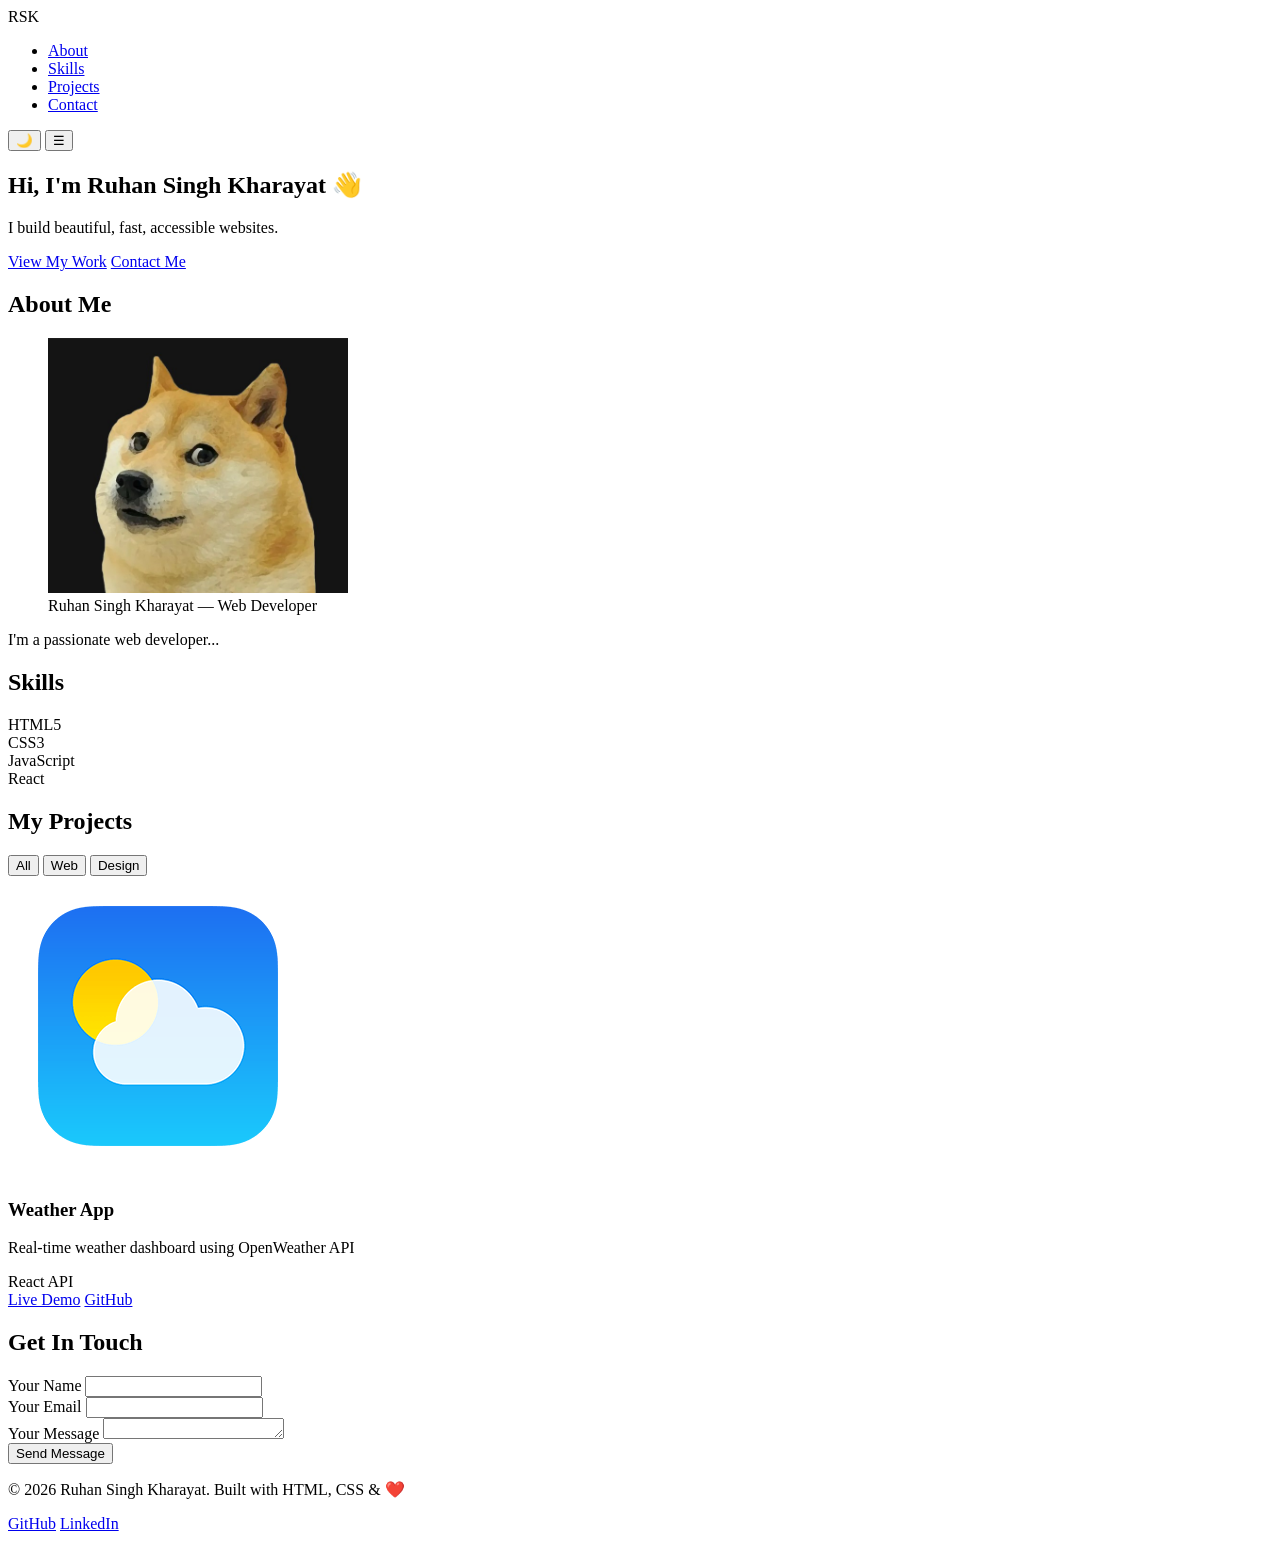
==== index1.html @ 7836399a "Day4" ====
<!DOCTYPE html>
<html lang="en">
<head>
    <meta charset="UTF-8">
    <meta name="viewport" content="width=device-width, initial-scale=1.0">
    <title>Ruhan Singh Kharayat | Web Developer</title>
    <meta name="description" content="Portfolio of Ruhan Singh Kharayat, web developer">
    <meta property="og:title" content="Ruhan Singh Kharayat | Web Developer">
    <meta property="og:image" content="images/preview.png">
    <link rel="icon" href="images/favicon.jpg">
    <link rel="stylesheet" href="styles.css">  <!-- Ready for Day 5! -->
</head>
<body>
 
    <!-- HEADER + NAVIGATION -->
    <header class="site-header">
        <nav class="navbar">
            <div class="logo">RSK</div>
            <ul class="nav-links">
                <li><a href="#about">About</a></li>
                <li><a href="#skills">Skills</a></li>
                <li><a href="#projects">Projects</a></li>
                <li><a href="#contact">Contact</a></li>
            </ul>
                            <!-- FOR DARK MODE -->
            <button class="theme-toggle" aria-label="Toggle Dark Mode" title="Toggle Dark Mode">
                🌙
            </button>
            <!-- Mobile Menu -->
                <button
                    class="menu-toggle"
                    aria-label="Toggle Navigation"
                    aria-expanded="false">
                    ☰
                </button>
        </nav>
    </header>
 
    <!-- MAIN CONTENT -->
    <main>
 
        <!-- HERO SECTION -->
        <section class="hero-section">
            <h1>Hi, I'm <span class="highlight">Ruhan Singh Kharayat</span> 👋</h1>
             <p class="tagline">I build beautiful, fast, accessible websites.</p>
            <div class="hero-buttons">
                <a href="#projects" class="btn btn-primary">View My Work</a>
                <a href="#contact" class="btn btn-secondary">Contact Me</a>
            </div>
        </section>
 
        <!-- ABOUT SECTION -->
        <section id="about" class="about-section">
            <h2>About Me</h2>
            <div class="about-content">
                <figure class="profile-figure">
                    <img src="images/profile.jpg" alt="Ruhan Singh Kharayat profile photo" width="300">
                    <figcaption>Ruhan Singh Kharayat — Web Developer</figcaption>
                </figure>
                <div class="about-text">
                    <p>I'm a passionate web developer...</p>
                </div>
            </div>
        </section>
 
        <!-- SKILLS SECTION -->
        <section id="skills" class="skills-section">
            <h2>Skills</h2>
            <div class="skills-grid">
                <div class="skill-item" data-level="90">HTML5</div>
                <div class="skill-item" data-level="80">CSS3</div>
                <div class="skill-item" data-level="75">JavaScript</div>
                <div class="skill-item" data-level="65">React</div>
            </div>
        </section>
 
        <!-- PROJECTS SECTION -->
        <section id="projects" class="projects-section">
            <h2>My Projects</h2>
            <div class= "project-filters">
                <!--The data-filter attribute is what our JS will read-->
                <button class="filter-btn active" data-filter="all">All</button>
                <button class="filter-btn active" data-filter="web">Web</button>
                <button class="filter-btn active" data-filter="design">Design</button>
            </div>
            <div class="projects-grid">
                <article class="project-card" data-category="web">
                    <img src="images/project1.png" alt="Weather App screenshot">
                    <div class="project-card-body">
                        <h3>Weather App</h3>
                    <p>Real-time weather dashboard using OpenWeather API</p>
                    <div class="project-tags">
                        <span class="tag">React</span>
                        <span class="tag">API</span>
                    </div>
                    <a href="#" class="btn">Live Demo</a>
                    <a href="#" class="btn">GitHub</a>
                    </div>
                </article>                
            </div>
        </section>
 
        <!-- CONTACT SECTION -->
        <section id="contact" class="contact-section">
            <h2>Get In Touch</h2>
            <form id="contact-form" action="#" method="POST" novalidate>
                <div class="form-group">
                    <label for="name">Your Name</label>
                    <input type="text" id="name" name="name" required>
                </div>
                <div class="form-group">
                    <label for="email">Your Email</label>
                    <input type="email" id="email" name="email" required>
                </div>
                <div class="form-group">
                    <label for="message">Your Message</label>
                    <textarea id="message" name="message" rows="1" required></textarea>
                </div>
                <button type="submit" class="btn btn-primary">Send Message</button>
            </form>
        </section>
 
    </main>
 
    <!-- FOOTER -->
  <footer class="site-footer">
    <p>
        &copy; <span class="footer-year">2026</span> Ruhan Singh Kharayat. Built with HTML, CSS & ❤️
    </p>
 
    <nav aria-label="Social links">
        <a href="https://github.com/Ruhan1007" target="_blank">GitHub</a>
        <a href="https://www.linkedin.com/in/ruhan-singh-kharayat-5a34b7372/" target="_blank">LinkedIn</a>
    </nav>
 </footer>
 
    <!-- JavaScript will go here from Day 8! -->
    <script src="script.js"></script>
</body>
</html>
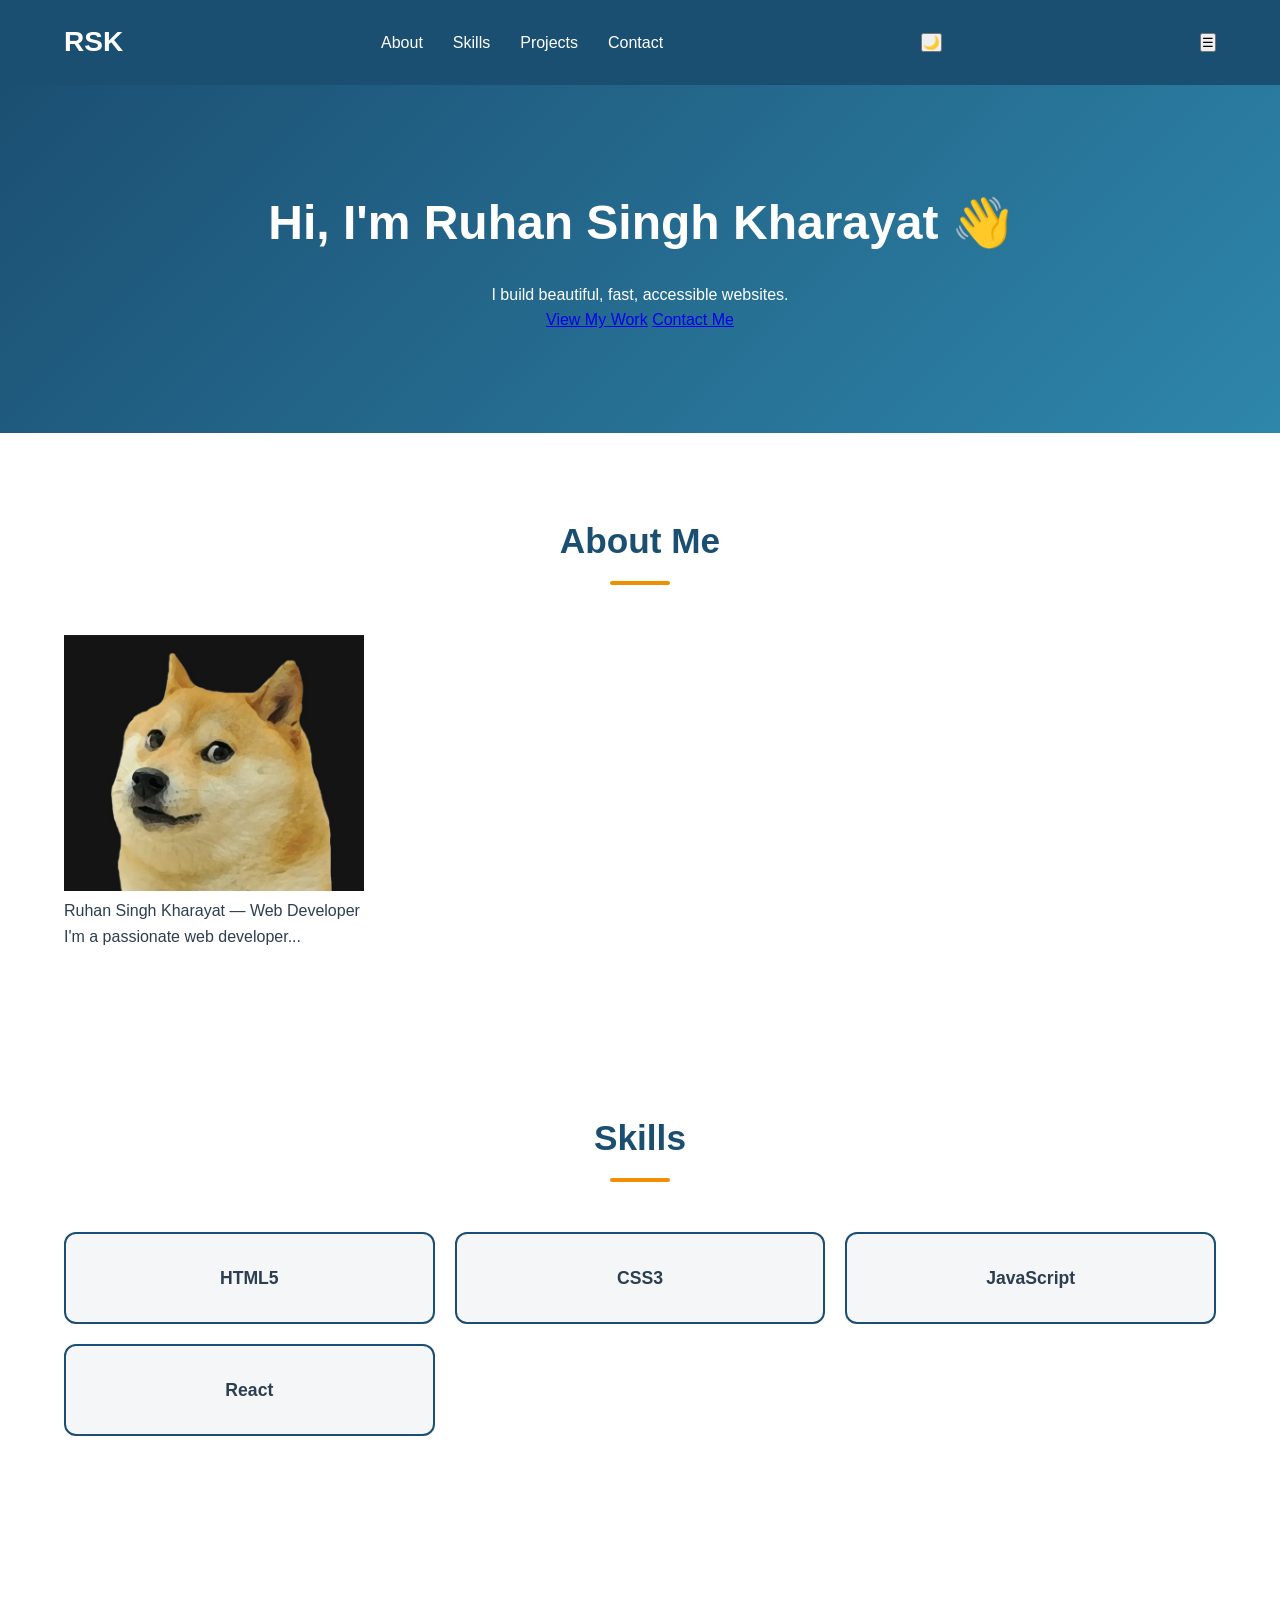
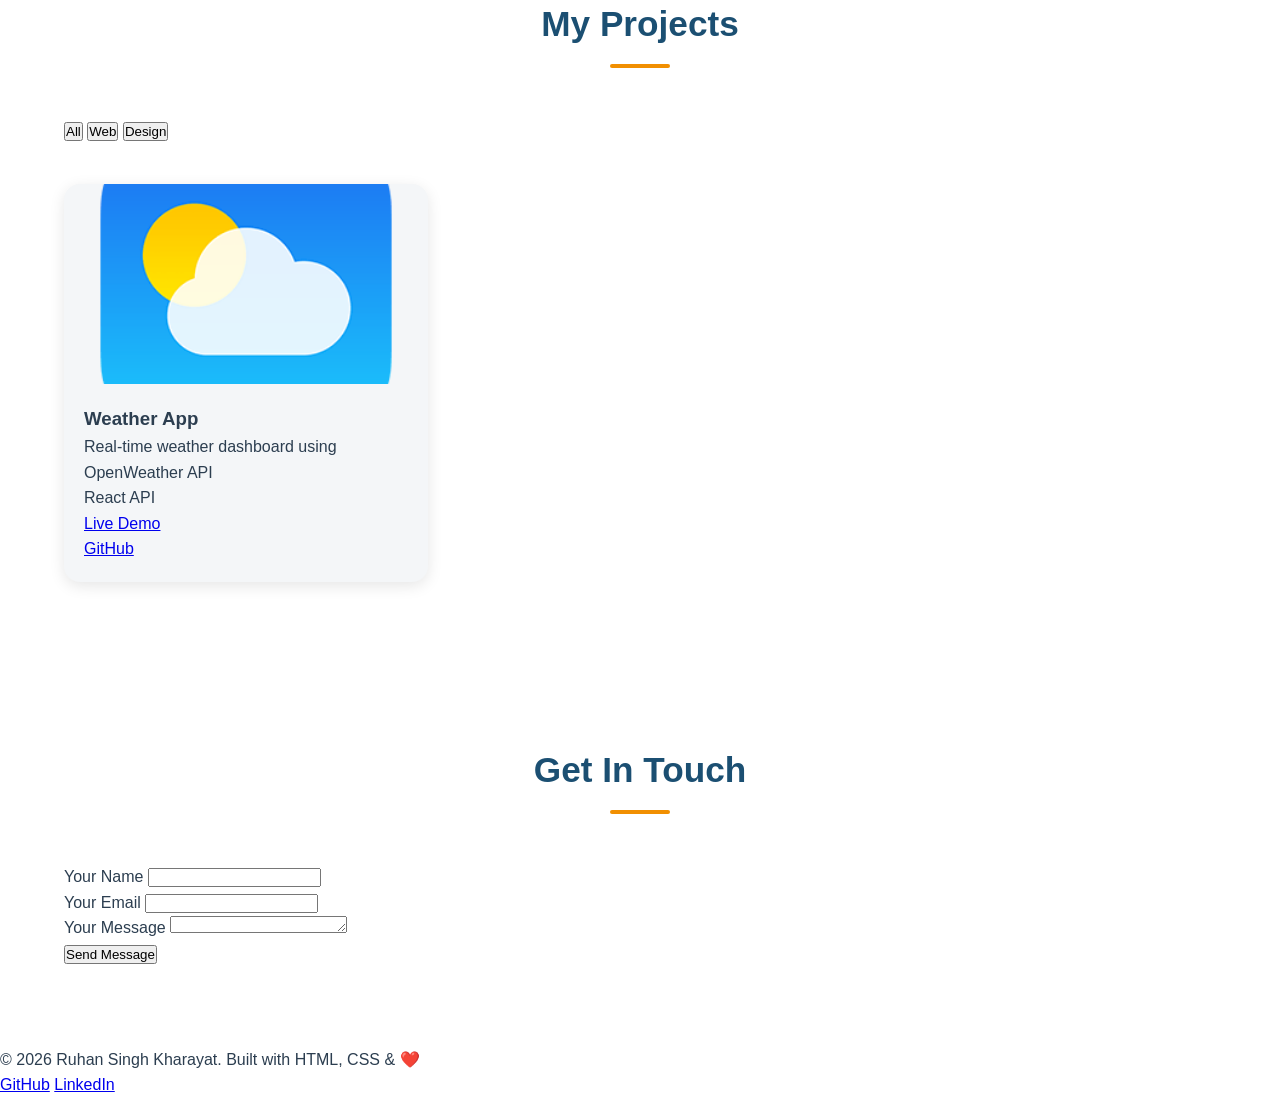
==== commit 4d6439a4: "Day6" ====
--- a/index1.html
+++ b/index1.html
@@ -93,8 +93,8 @@
                         <span class="tag">React</span>
                         <span class="tag">API</span>
                     </div>
-                    <a href="#" class="btn">Live Demo</a>
-                    <a href="#" class="btn">GitHub</a>
+                    <a href="https://www.accuweather.com/en/in/bengaluru/204108/weather-forecast/204108" class="btn">Live Demo</a>
+                    <a href="https://github.com/Ruhan1007/weather_app" class="btn">GitHub</a>
                     </div>
                 </article>                
             </div>
--- a/styles.css
+++ b/styles.css
@@ -0,0 +1,152 @@
+/* styles.css - Start styling your potfolio website here */
+/* === RESET & BASE === */
+*{
+    margin: 0;
+    padding: 0;
+    box-sizing: border-box;
+}
+/* CSS Custom Properties (variables) - DRY Principle */
+:root {
+    --primary: #1B4F72;
+    --accent: #F18F01;
+    --text: #2C3E50;
+    --light: #F4F6F8;
+    --white: #FFFFFF;
+    --font-main: 'Segoe UI', Tahoma, Geneva, Verdana, sans-serif;
+ 
+}
+body {
+    font-family: var(--font-main);
+    color: var(--text);
+    line-height: 1.6;
+    background-color: var(--white);
+}
+/* NAVIGATION */
+.site-header{
+    position: sticky;
+    top: 0;
+    z-index: 1000;
+    background: var(--primary);
+    transition: background 0.3s ease, box-shadow 0.3s ease; /*Day 9*/
+}
+.navbar {
+    display: flex;
+    justify-content: space-between;
+    align-items: center;
+    padding: 20px 5%;
+   
+}
+.logo{
+    font-size: 28px;
+    font-weight: bold;
+    color: var(--white);
+}
+.nav-links {
+    list-style: none;
+    display: flex;
+    gap: 30px;
+}
+.nav-links a {
+    color: var(--white);
+    text-decoration: none;
+    font-weight: 500;
+    transition: color 0.3s;
+}
+.nav-links a:hover {
+    color: var(--accent);
+ 
+}
+.nav-links a.active{
+    color: var(--accent);
+    font-weight: bold;
+    border-bottom: 2px solid var(--accent);
+}
+
+/* === SECTION STYLES === */
+section{
+    padding: 80px 5%;
+}
+section h2{
+    text-align: center;
+    font-size: 2.2rem;
+    margin-bottom: 50px;
+    color: var(--primary);
+}
+ 
+section h2::after{
+    content: '';
+    display: block;
+    width: 60px;
+    height: 4px;
+    background: var(--accent);
+    margin: 12px auto 0;
+    border-radius: 2px;
+}
+ 
+/* HERO SECTION */
+.hero-section {
+    text-align: center;
+    background: linear-gradient(135deg, var(--primary), #2E86AB);
+    color: var(--white);
+    padding: 100px 5%;
+}
+.hero-section h1 {
+    font-size: 3rem;
+    margin-bottom: 20px;
+ 
+}
+
+/* SKILLS SECTION */
+.skills-grid{
+    display:grid;
+    grid-template-columns: repeat(auto-fill,minmax(300px,1fr));
+    gap: 20px;
+    margin-top: 40px;
+    justify-items: space-between;
+}
+.skill-item{
+    background: var(--light);
+    border: 2px solid var(--primary);
+    border-radius: 12px;
+    padding: 30px 20px;
+    text-align: center;
+    font-weight: bold;
+    font-size: 1.1rem;
+    transition: transform 0.3s, box-shadow 0.3s;
+}
+.skill-item:hover{
+    transform: translateY(-5px);
+    box-shadow: 0 10px 30px rgba(0,0,0,0.15);
+}
+/* PROJECTS SECTION */
+.projects-grid{
+    display:grid;
+    grid-template-columns: repeat(auto-fill,minmax(300px,1fr));
+    gap: 30px;
+    margin-top: 40px;
+}
+.project-card{
+    background: var(--light);
+    border-radius: 16px;
+    overflow: hidden;
+    box-shadow: 0 4px 15px rgba(0,0,0,0.1);
+    transition: transform 0.3s, box-shadow 0.3s;
+    display: flex;
+    flex-direction: column;
+}
+.project-card:hover{
+    transform: translateY(-8px);
+    box-shadow: 0 15px 40px rgba(0,0,0,0.2);
+}
+.project-card img{
+    width: 100%;
+    height:200px;
+    object-fit: cover;
+}
+.project-card-body{
+  padding: 20px;
+  flex: 1;
+  display: flex;
+  flex-direction: column;
+}
+ 
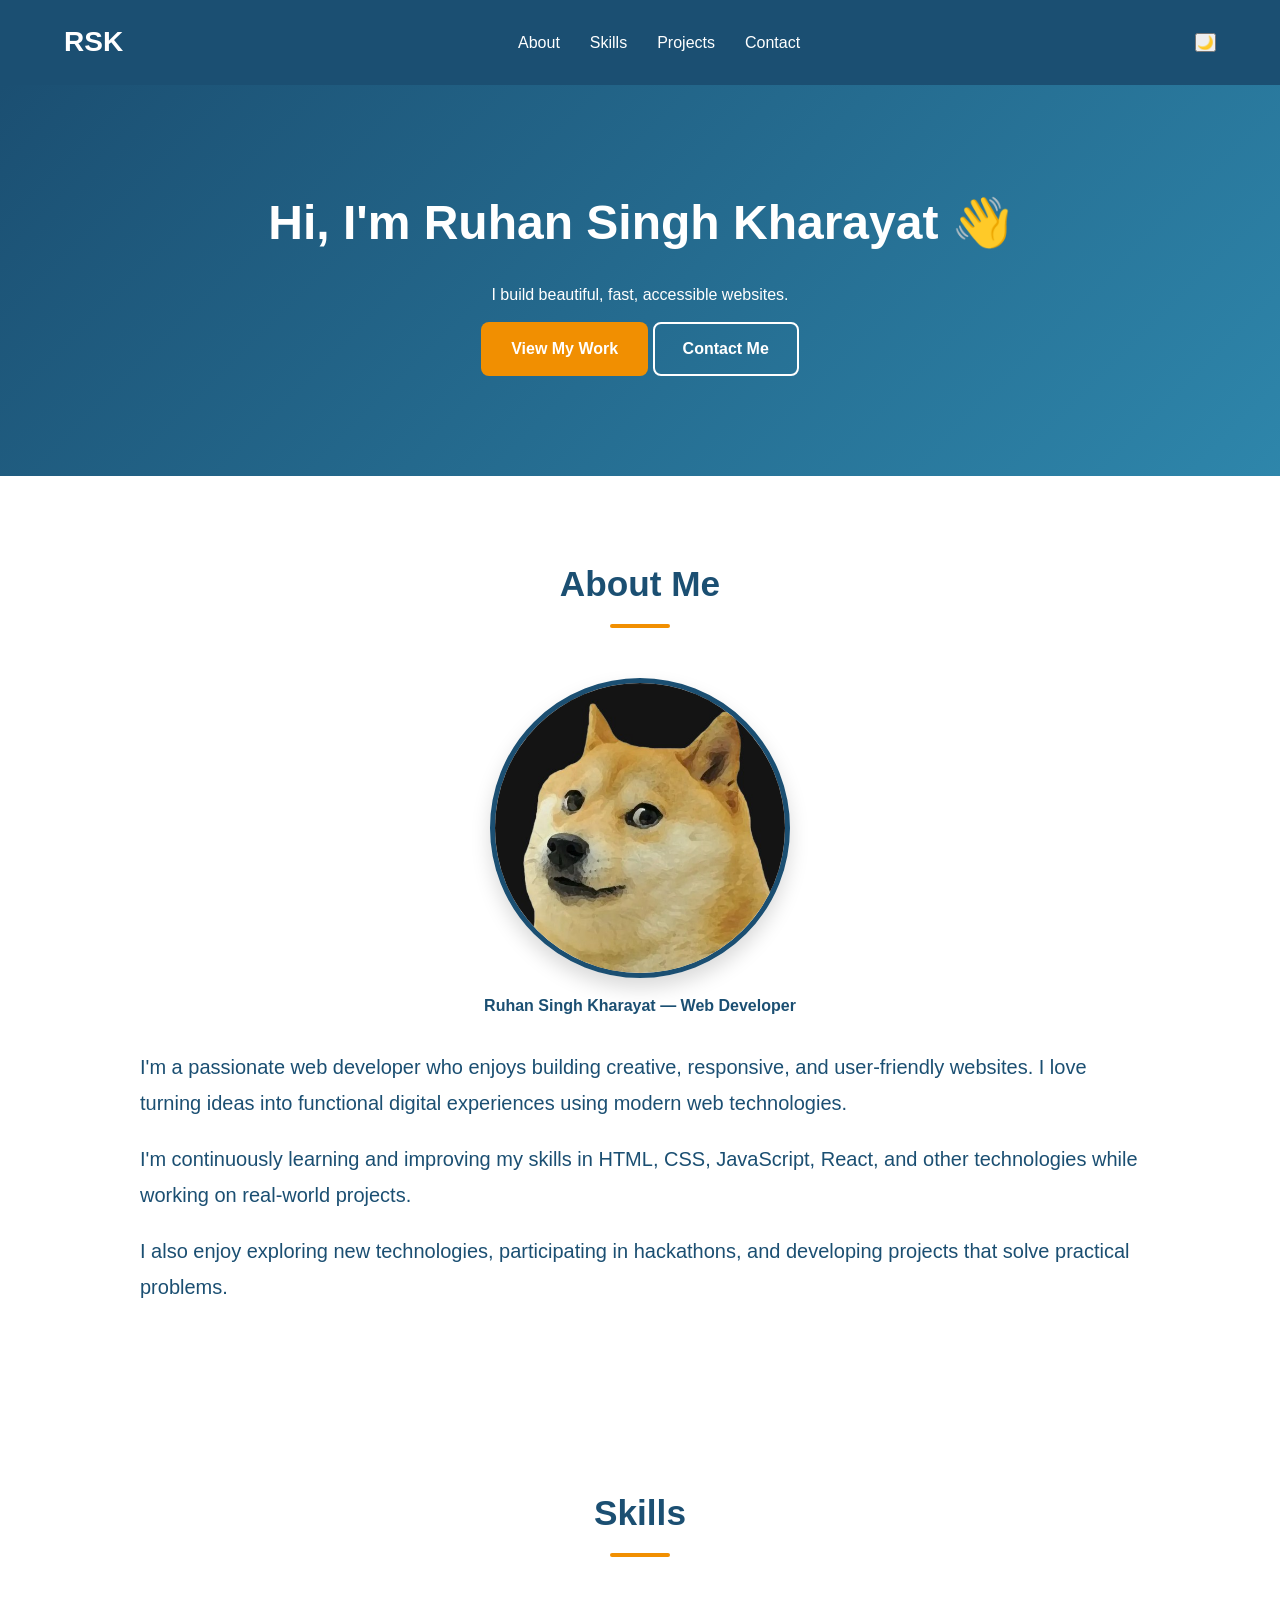
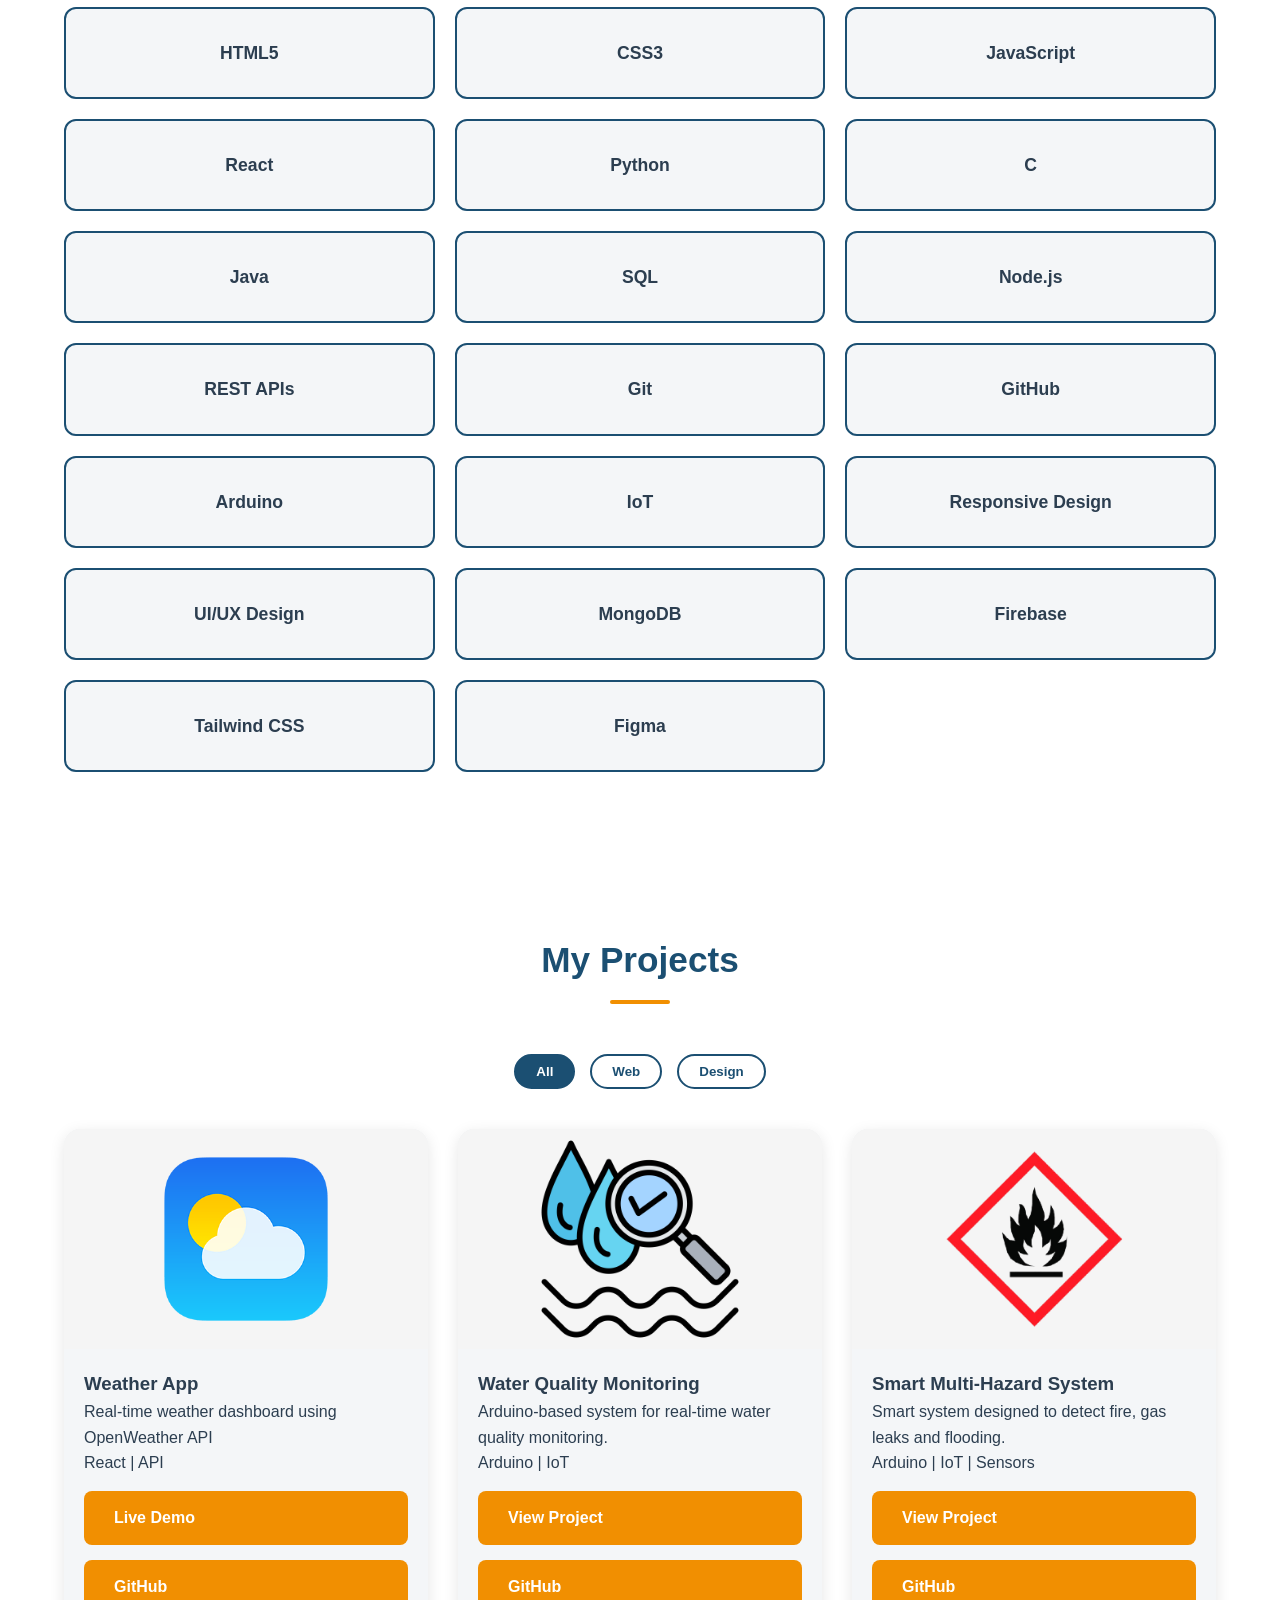
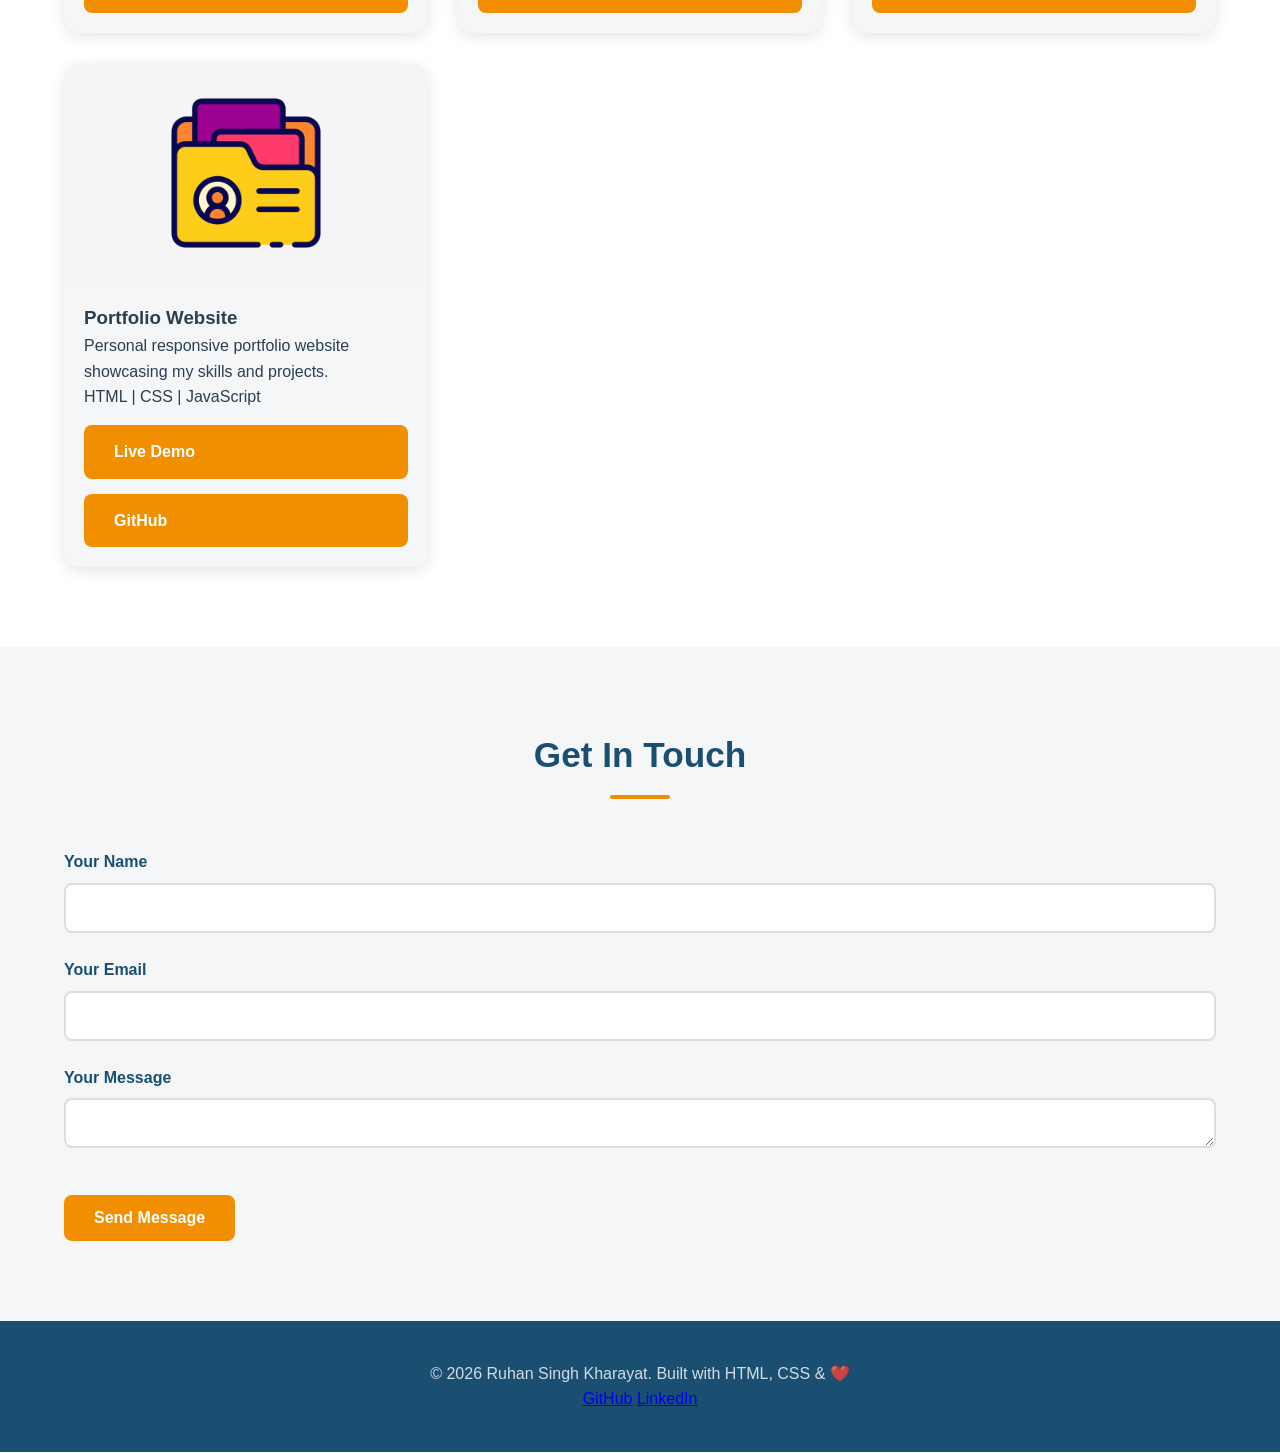
==== commit 52d78005: "Day7" ====
--- a/index1.html
+++ b/index1.html
@@ -7,7 +7,7 @@
     <meta name="description" content="Portfolio of Ruhan Singh Kharayat, web developer">
     <meta property="og:title" content="Ruhan Singh Kharayat | Web Developer">
     <meta property="og:image" content="images/preview.png">
-    <link rel="icon" href="images/favicon.jpg">
+    <link rel="icon" href="images/favicon.png">
     <link rel="stylesheet" href="styles.css">  <!-- Ready for Day 5! -->
 </head>
 <body>
@@ -52,51 +52,162 @@
         <!-- ABOUT SECTION -->
         <section id="about" class="about-section">
             <h2>About Me</h2>
+
             <div class="about-content">
+
                 <figure class="profile-figure">
-                    <img src="images/profile.jpg" alt="Ruhan Singh Kharayat profile photo" width="300">
+                    <img src="images/profile.jpg"
+                        alt="Ruhan Singh Kharayat profile photo"
+                        width="300">
                     <figcaption>Ruhan Singh Kharayat — Web Developer</figcaption>
                 </figure>
+
                 <div class="about-text">
-                    <p>I'm a passionate web developer...</p>
-                </div>
-            </div>
-        </section>
- 
+                    <p>
+                        I'm a passionate web developer who enjoys building creative,
+                        responsive, and user-friendly websites. I love turning ideas
+                        into functional digital experiences using modern web
+                        technologies.
+                    </p>
+
+                    <p>
+                        I'm continuously learning and improving my skills in
+                        HTML, CSS, JavaScript, React, and other technologies while
+                        working on real-world projects.
+                    </p>
+
+                    <p>
+                        I also enjoy exploring new technologies, participating in
+                        hackathons, and developing projects that solve practical
+                        problems.
+                    </p>
+                </div>
+
+            </div>
+        </section>
+
         <!-- SKILLS SECTION -->
         <section id="skills" class="skills-section">
             <h2>Skills</h2>
+
             <div class="skills-grid">
                 <div class="skill-item" data-level="90">HTML5</div>
-                <div class="skill-item" data-level="80">CSS3</div>
+                <div class="skill-item" data-level="85">CSS3</div>
                 <div class="skill-item" data-level="75">JavaScript</div>
                 <div class="skill-item" data-level="65">React</div>
+
+                <div class="skill-item" data-level="80">Python</div>
+                <div class="skill-item" data-level="70">C</div>
+                <div class="skill-item" data-level="65">Java</div>
+                <div class="skill-item" data-level="70">SQL</div>
+
+                <div class="skill-item" data-level="60">Node.js</div>
+                <div class="skill-item" data-level="70">REST APIs</div>
+                <div class="skill-item" data-level="75">Git</div>
+                <div class="skill-item" data-level="75">GitHub</div>
+
+                <div class="skill-item" data-level="75">Arduino</div>
+                <div class="skill-item" data-level="70">IoT</div>
+                <div class="skill-item" data-level="70">Responsive Design</div>
+                <div class="skill-item" data-level="65">UI/UX Design</div>
+
+                <div class="skill-item" data-level="65">MongoDB</div>
+                <div class="skill-item" data-level="60">Firebase</div>
+                <div class="skill-item" data-level="65">Tailwind CSS</div>
+                <div class="skill-item" data-level="60">Figma</div>
             </div>
         </section>
  
         <!-- PROJECTS SECTION -->
         <section id="projects" class="projects-section">
             <h2>My Projects</h2>
-            <div class= "project-filters">
-                <!--The data-filter attribute is what our JS will read-->
+
+            <div class="project-filters">
+                <!-- The data-filter attribute is what our JS will read -->
                 <button class="filter-btn active" data-filter="all">All</button>
-                <button class="filter-btn active" data-filter="web">Web</button>
-                <button class="filter-btn active" data-filter="design">Design</button>
-            </div>
+                <button class="filter-btn" data-filter="web">Web</button>
+                <button class="filter-btn" data-filter="design">Design</button>
+            </div>
+
             <div class="projects-grid">
+
+                <!-- PROJECT 1 -->
                 <article class="project-card" data-category="web">
                     <img src="images/project1.png" alt="Weather App screenshot">
+
                     <div class="project-card-body">
                         <h3>Weather App</h3>
-                    <p>Real-time weather dashboard using OpenWeather API</p>
-                    <div class="project-tags">
-                        <span class="tag">React</span>
-                        <span class="tag">API</span>
-                    </div>
-                    <a href="https://www.accuweather.com/en/in/bengaluru/204108/weather-forecast/204108" class="btn">Live Demo</a>
-                    <a href="https://github.com/Ruhan1007/weather_app" class="btn">GitHub</a>
-                    </div>
-                </article>                
+                        <p>Real-time weather dashboard using OpenWeather API</p>
+
+                        <div class="project-tags">
+                            <span class="tag">React |</span>
+                            <span class="tag">API</span>
+                        </div>
+
+                        <a href="https://weather-app-zeta-sooty-95.vercel.app/" class="btn btn-primary" target="_blank"> Live Demo </a>
+                        <a href="https://github.com/Ruhan1007/weather_app" class="btn btn-primary" target="_blank"> GitHub </a>
+                    </div>
+                </article>
+
+
+                <!-- PROJECT 2 -->
+                <article class="project-card" data-category="web">
+                    <img src="images/project2.png" alt="Water Quality Monitoring System">
+
+                    <div class="project-card-body">
+                        <h3>Water Quality Monitoring</h3>
+                        <p>Arduino-based system for real-time water quality monitoring.</p>
+
+                        <div class="project-tags">
+                            <span class="tag">Arduino |</span>
+                            <span class="tag">IoT</span>
+                        </div>
+
+                        <a href="https://www.youtube.com/watch?v=nT6Q5atNLJM" class="btn btn-primary">View Project</a>
+                        <a href="https://github.com/Ruhan1007/water_quality_monitoring_system" class="btn btn-primary">GitHub</a>
+                    </div>
+                </article>
+
+
+                <!-- PROJECT 3 -->
+                <article class="project-card" data-category="web">
+                    <img src="images/project3.png" alt="Smart Multi-Hazard Detection System">
+
+                    <div class="project-card-body">
+                        <h3>Smart Multi-Hazard System</h3>
+                        <p>Smart system designed to detect fire, gas leaks and flooding.</p>
+
+                        <div class="project-tags">
+                            <span class="tag">Arduino |</span>
+                            <span class="tag">IoT |</span>
+                            <span class="tag">Sensors</span>
+                        </div>
+
+                        <a href="https://www.youtube.com/watch?v=1lmWAwZ-yI8" class="btn btn-primary">View Project</a>
+                        <a href="https://github.com/Ruhan1007/smart_multi_hazard_detection_system" class="btn btn-primary">GitHub</a>
+                    </div>
+                </article>
+
+
+                <!-- PROJECT 4 -->
+                <article class="project-card" data-category="design">
+                    <img src="images/project4.png" alt="Portfolio Website">
+
+                    <div class="project-card-body">
+                        <h3>Portfolio Website</h3>
+                        <p>Personal responsive portfolio website showcasing my skills and projects.</p>
+
+                        <div class="project-tags">
+                            <span class="tag">HTML |</span>
+                            <span class="tag">CSS |</span>
+                            <span class="tag">JavaScript</span>
+                        </div>
+
+                        <a href="https://ruhan-portfolio-eta.vercel.app/" class="btn btn-primary">Live Demo</a>
+                        <a href="https://github.com/Ruhan1007/personal_portfolio" class="btn btn-primary">GitHub</a>
+                    </div>
+                </article>
+
             </div>
         </section>
  
--- a/styles.css
+++ b/styles.css
@@ -62,6 +62,62 @@
     border-bottom: 2px solid var(--accent);
 }
 
+/* === BUTTON STYLES === */
+.btn{
+    display: inline-block;
+    padding: 12px 28px;
+    border-radius: 8px;
+    text-decoration: none;
+    font-weight: 600;
+    font-size: 1rem;
+    cursor: pointer;
+    border: 2px solid transparent;
+    transition: all 0.3s ease;
+    margin-top: 15px;
+     
+}
+.btn-primary{
+    background: var(--accent);
+    color: var(--white);
+   
+}
+.btn-primary:hover{
+    background: transparent;
+    color: var(--accent);
+    border-color: var(--accent);
+}
+.btn-secondary{
+    background: transparent;
+    color: var(--white);
+    border-color: var(--white);
+}
+.btn-secondary:hover{
+    background: var(--white);
+    color: var(--primary);
+}
+.project-filters{
+    display: flex;
+    justify-content: center;
+    gap: 15px;
+    margin-bottom: 30px;
+}
+.filter-btn{
+    padding: 8px 20px;
+    background: transparent;
+    border: 2px solid var(--primary);
+    color: var(--primary);
+    border-radius: 25px;
+    cursor: pointer;
+    font-weight: 600;
+    transition: all 0.3s ease;
+}
+.filter-btn:hover,
+.filter-btn.active{
+    background: var(--primary);
+    color: var(--white);
+ 
+}
+
 /* === SECTION STYLES === */
 section{
     padding: 80px 5%;
@@ -96,6 +152,58 @@
  
 }
 
+/* === ABOUT SECTION === */
+.about-content {
+    display: flex;
+    flex-direction: column;
+    align-items: center;
+    justify-content: center;
+    gap: 30px;
+    max-width: 1000px;
+    margin: 0 auto;
+}
+
+.profile-figure {
+    display: flex;
+    flex-direction: column;
+    align-items: center;
+    text-align: center;
+}
+
+.profile-figure img {
+    aspect-ratio: 1 / 1;
+    object-fit: cover;
+    border-radius: 50%;
+    border: 5px solid var(--primary);
+    box-shadow: 0 10px 20px rgba(0, 0, 0, 0.15);
+    transition: transform 0.3s ease;
+}
+
+.profile-figure img:hover {
+    transform: scale(1.05);
+}
+
+figcaption {
+    margin-top: 15px;
+    font-weight: bold;
+    color: var(--primary);
+}
+
+/* ABOUT TEXT */
+.about-text {
+    width: 100%;
+    max-width: 1000px;
+    text-align: left;
+    font-size: 20px;
+    line-height: 1.8;
+    font-weight: normal;
+    color: var(--primary);
+}
+
+.about-text p {
+    margin-bottom: 20px;
+}
+
 /* SKILLS SECTION */
 .skills-grid{
     display:grid;
@@ -119,34 +227,144 @@
     box-shadow: 0 10px 30px rgba(0,0,0,0.15);
 }
 /* PROJECTS SECTION */
-.projects-grid{
-    display:grid;
-    grid-template-columns: repeat(auto-fill,minmax(300px,1fr));
+.projects-grid {
+    display: grid;
+    grid-template-columns: repeat(auto-fill, minmax(300px, 1fr));
     gap: 30px;
     margin-top: 40px;
 }
-.project-card{
+
+.project-card {
     background: var(--light);
     border-radius: 16px;
     overflow: hidden;
-    box-shadow: 0 4px 15px rgba(0,0,0,0.1);
+    box-shadow: 0 4px 15px rgba(0, 0, 0, 0.1);
     transition: transform 0.3s, box-shadow 0.3s;
     display: flex;
     flex-direction: column;
 }
-.project-card:hover{
+
+.project-card:hover {
     transform: translateY(-8px);
-    box-shadow: 0 15px 40px rgba(0,0,0,0.2);
-}
-.project-card img{
+    box-shadow: 0 15px 40px rgba(0, 0, 0, 0.2);
+}
+
+/* PROJECT IMAGES */
+
+.project-card img {
     width: 100%;
-    height:200px;
-    object-fit: cover;
-}
-.project-card-body{
-  padding: 20px;
-  flex: 1;
-  display: flex;
-  flex-direction: column;
-}
- +    height: 220px;
+    object-fit: contain;
+    object-position: center;
+    display: block;
+    background: #f5f5f5;
+    padding: 8px;
+}
+
+.project-card-body {
+    padding: 20px;
+    flex: 1;
+    display: flex;
+    flex-direction: column;
+}
+
+/* === CONTACT FORM === */
+.contact-section{
+    background: var(--light);
+}
+ 
+.form-group{
+    margin-bottom: 24px;
+}
+ 
+.form-group label{
+    display: block;
+    margin-bottom: 8px;
+    font-weight: 600;
+    color: var(--primary);
+}
+ 
+.form-group input,
+.form-group textarea,
+.form-select{
+    width: 100%;
+    padding: 14px 16px;
+    border: 2px solid #DDD;
+    border-radius: 8px;
+    font-size: 1rem;
+    transition: border-color 0.3s;
+}
+.form-group input:focus,
+.form-group textarea:focus,
+.form-group .form-select:focus{
+    border-color: var(--primary);
+    outline: none;
+    box-shadow: 0 0 0 3px rgba(27, 79, 114, 0.2);
+}
+ 
+/* === FOOTER === */
+.site-footer{
+    background: var(--primary);
+    color: rgba(255, 255, 255, 0.8);
+    text-align: center;
+    padding: 40px 5%;
+}
+
+/* === RESPONSIVE === */
+@media (max-width: 768px){
+    .nav-links{ display: none;}
+    .menu-toggle {display: block;}
+    .hero-section h1 {font-size: 2rem;}
+    .projects-grid {grid-template-columns: 1fr;}
+}
+
+/* CSS ADDED FOR MENU TOGGLE */
+/* === MOBILE NAVIGATION ==== */
+.menu-toggle{
+    display: none;
+    background: none;
+    border: none;
+    color: #fff;
+    font-size: 30px;
+    cursor: pointer;
+ 
+}
+@media (max-width:768px){
+    .menu-toggle{
+        display:block;
+    }
+    .nav-links{
+        display:none;
+        position:absolute;
+        top:70px;
+        left:0;
+        width:100%;
+        background:#1B4F72;
+        flex-direction:column;
+        text-align:center;
+        padding:20px 0;
+        gap:20px;
+    }
+.nav-links.open{
+        display:flex;
+ 
+    }
+}
+.site-header.scrolled{
+    box-shadow: 0 2px 20px rgba(0, 0, 0, 0.2);
+}
+
+/* === ANIMATIONS === */
+@keyframes fadeInUp{
+    from { opacity: 0; transform: translateY(30px); }
+    to { opacity: 1; transform: translateY(0); }
+}
+.hero-section h1{
+    animation: fadeInUp 0.8s ease 0.2s both;
+}
+.tagline{
+    animation: fadeInUp 0.8s ease 0.4s both;
+}
+.hero-buttons{
+    animation: fadeInUp 0.8s ease 0.6s both;
+}
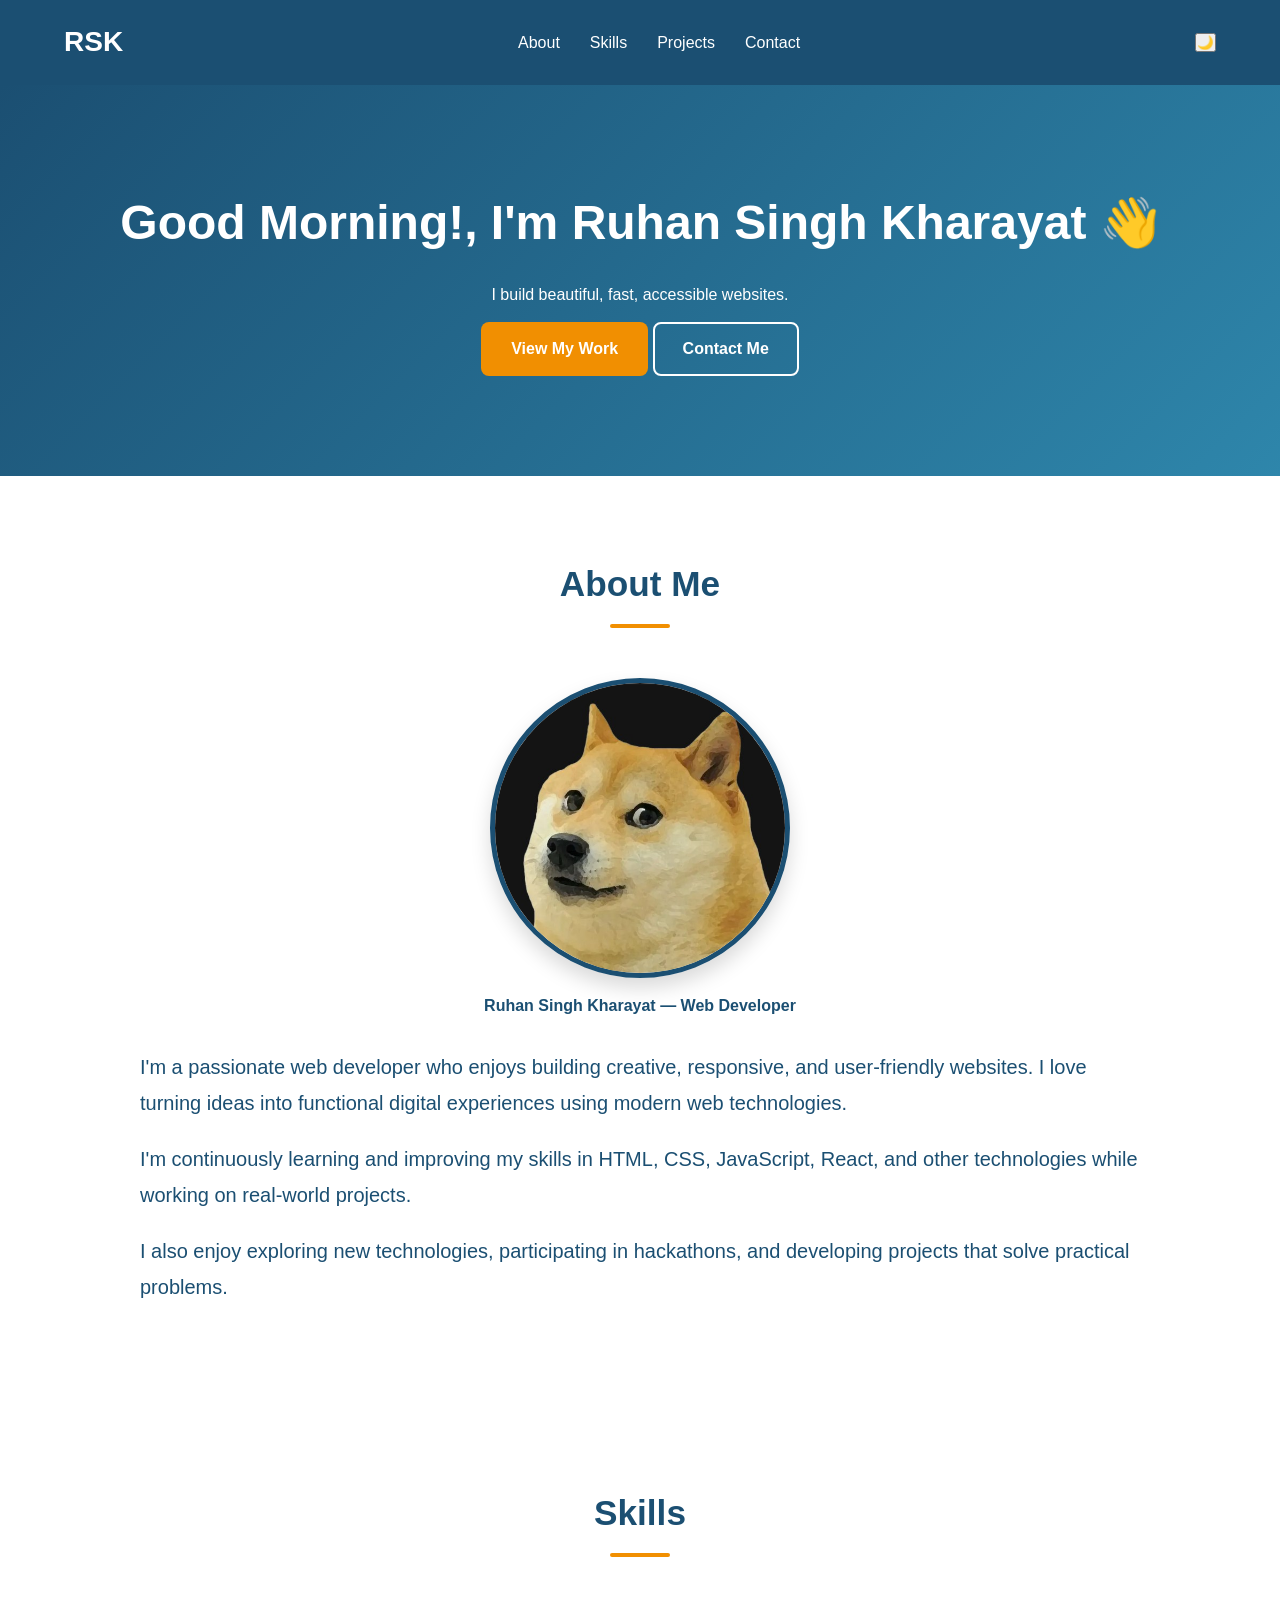
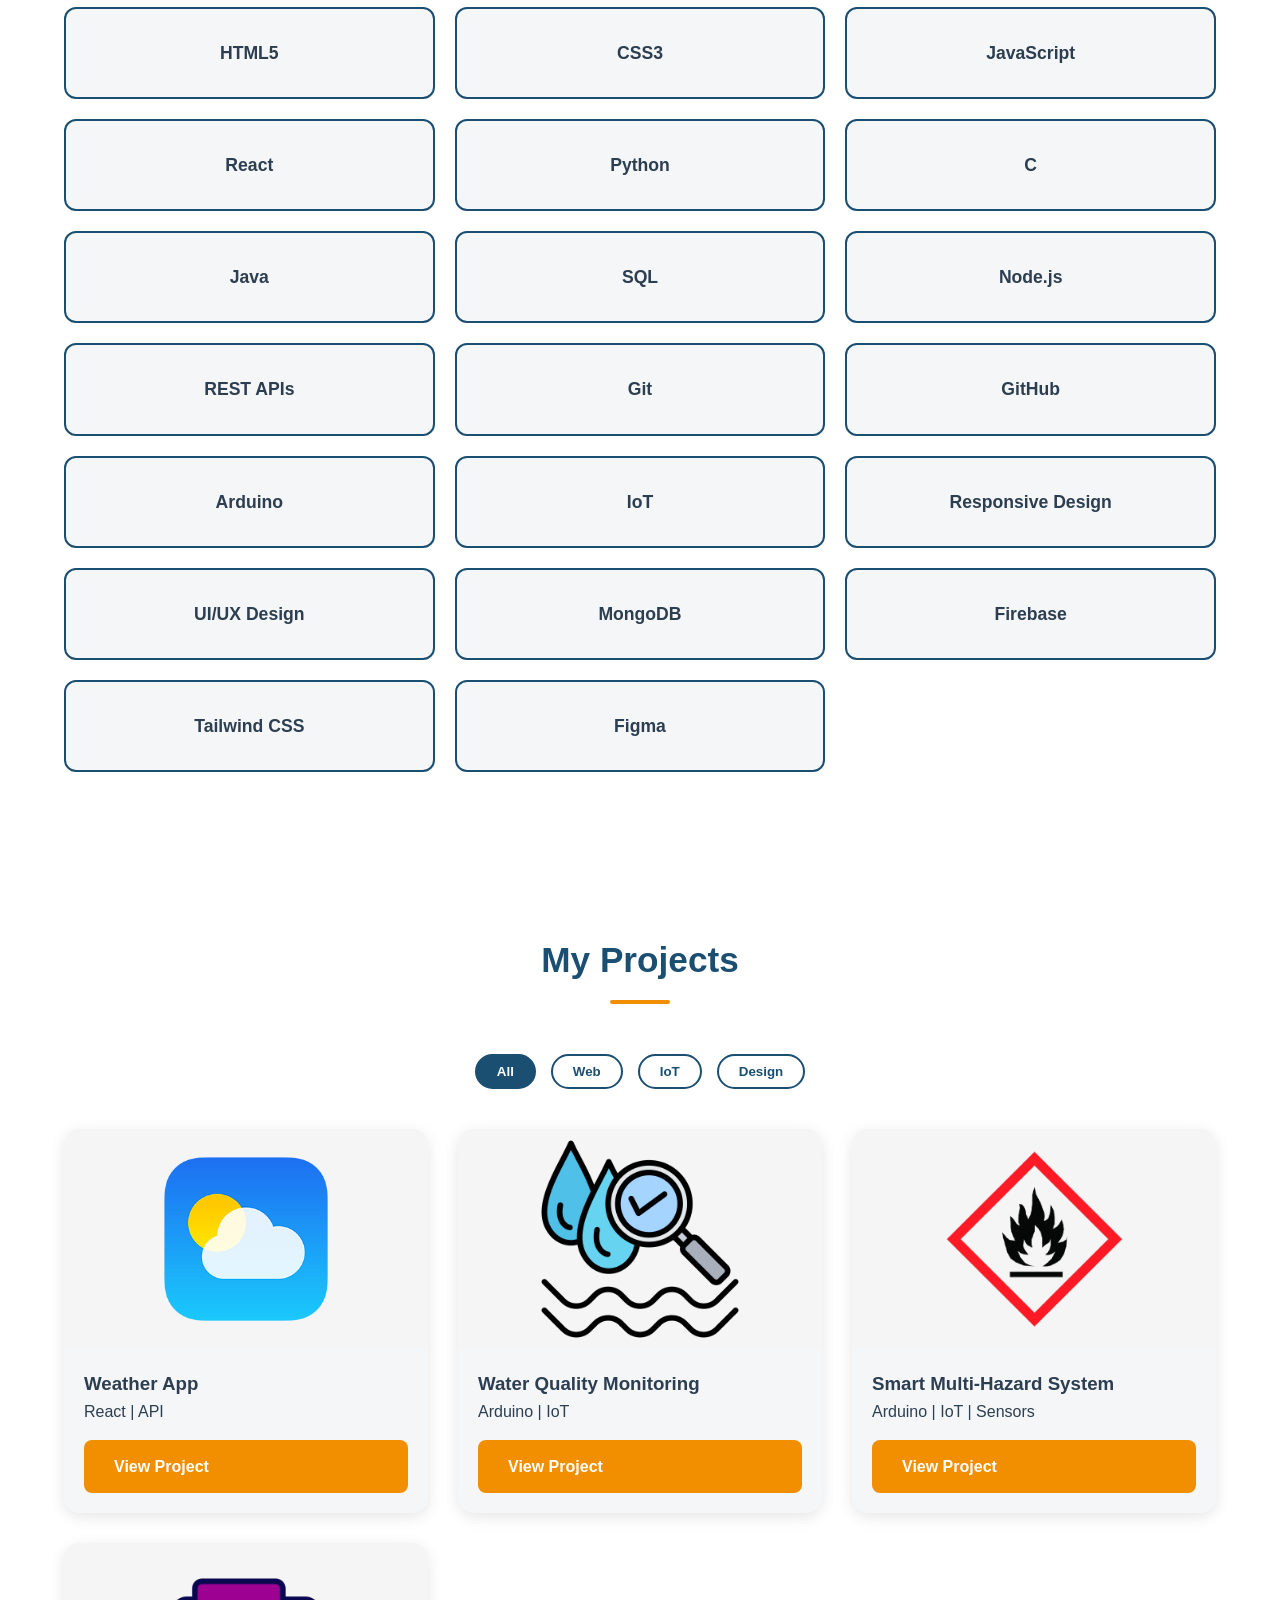
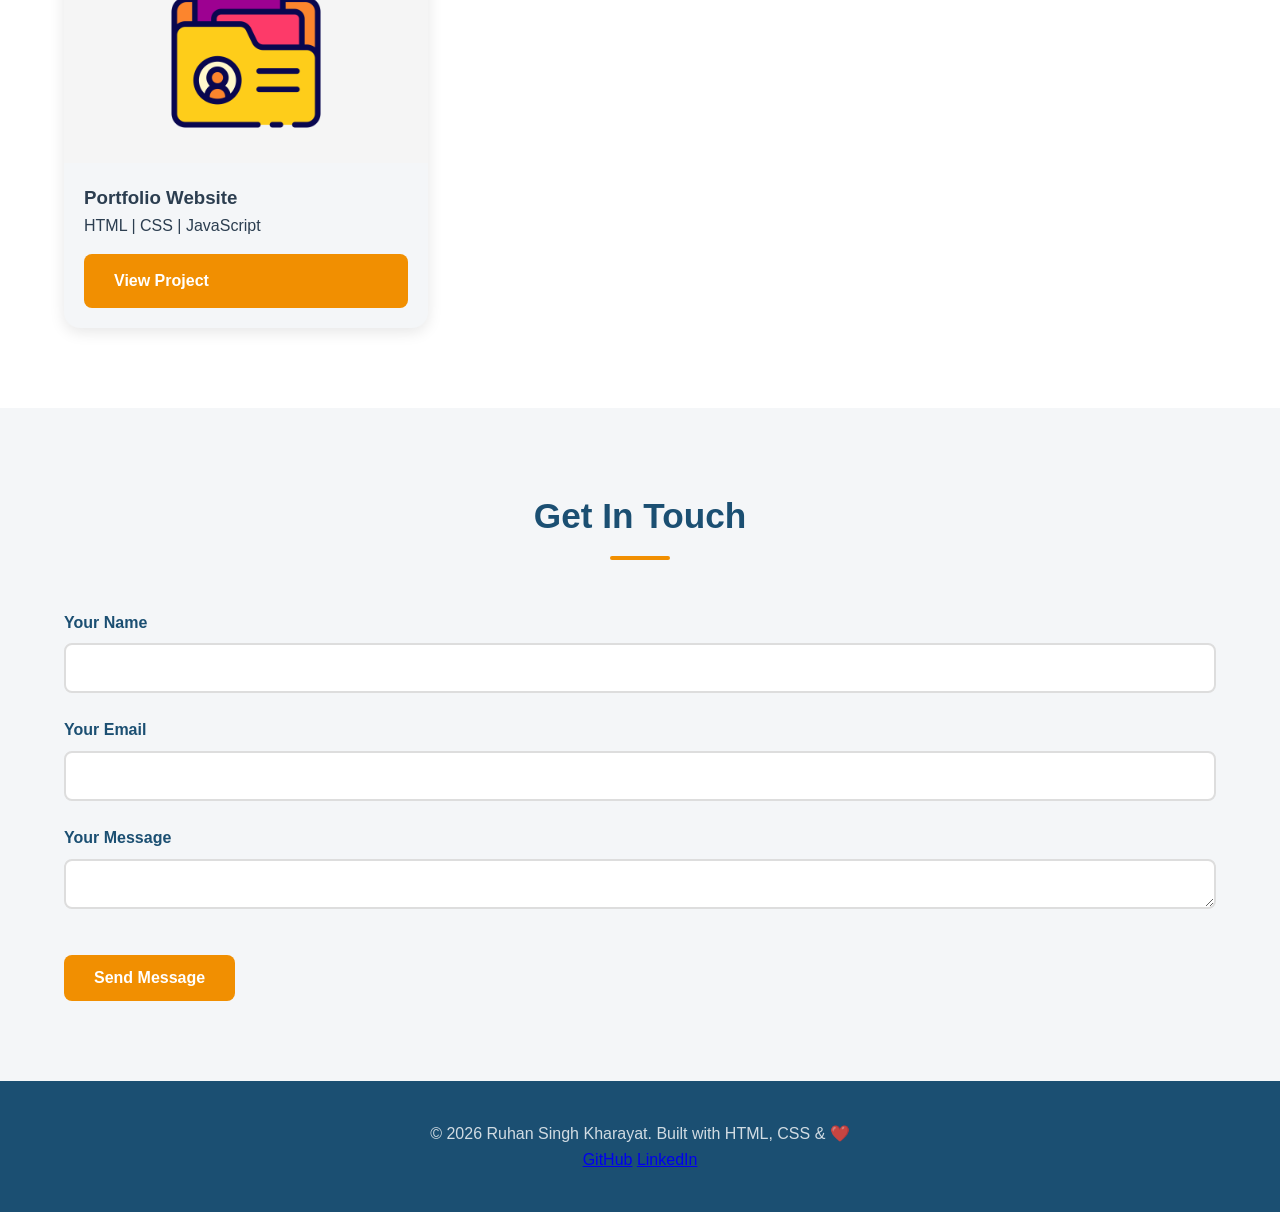
==== commit 8dc865a0: "Day10" ====
--- a/index1.html
+++ b/index1.html
@@ -123,9 +123,12 @@
             <h2>My Projects</h2>
 
             <div class="project-filters">
-                <!-- The data-filter attribute is what our JS will read -->
+                
+                <!--The data-filter attribute is what our JS will read-->
+
                 <button class="filter-btn active" data-filter="all">All</button>
                 <button class="filter-btn" data-filter="web">Web</button>
+                <button class="filter-btn" data-filter="iot">IoT</button>
                 <button class="filter-btn" data-filter="design">Design</button>
             </div>
 
--- a/styles.css
+++ b/styles.css
@@ -367,4 +367,5 @@
 }
 .hero-buttons{
     animation: fadeInUp 0.8s ease 0.6s both;
-}+}
+
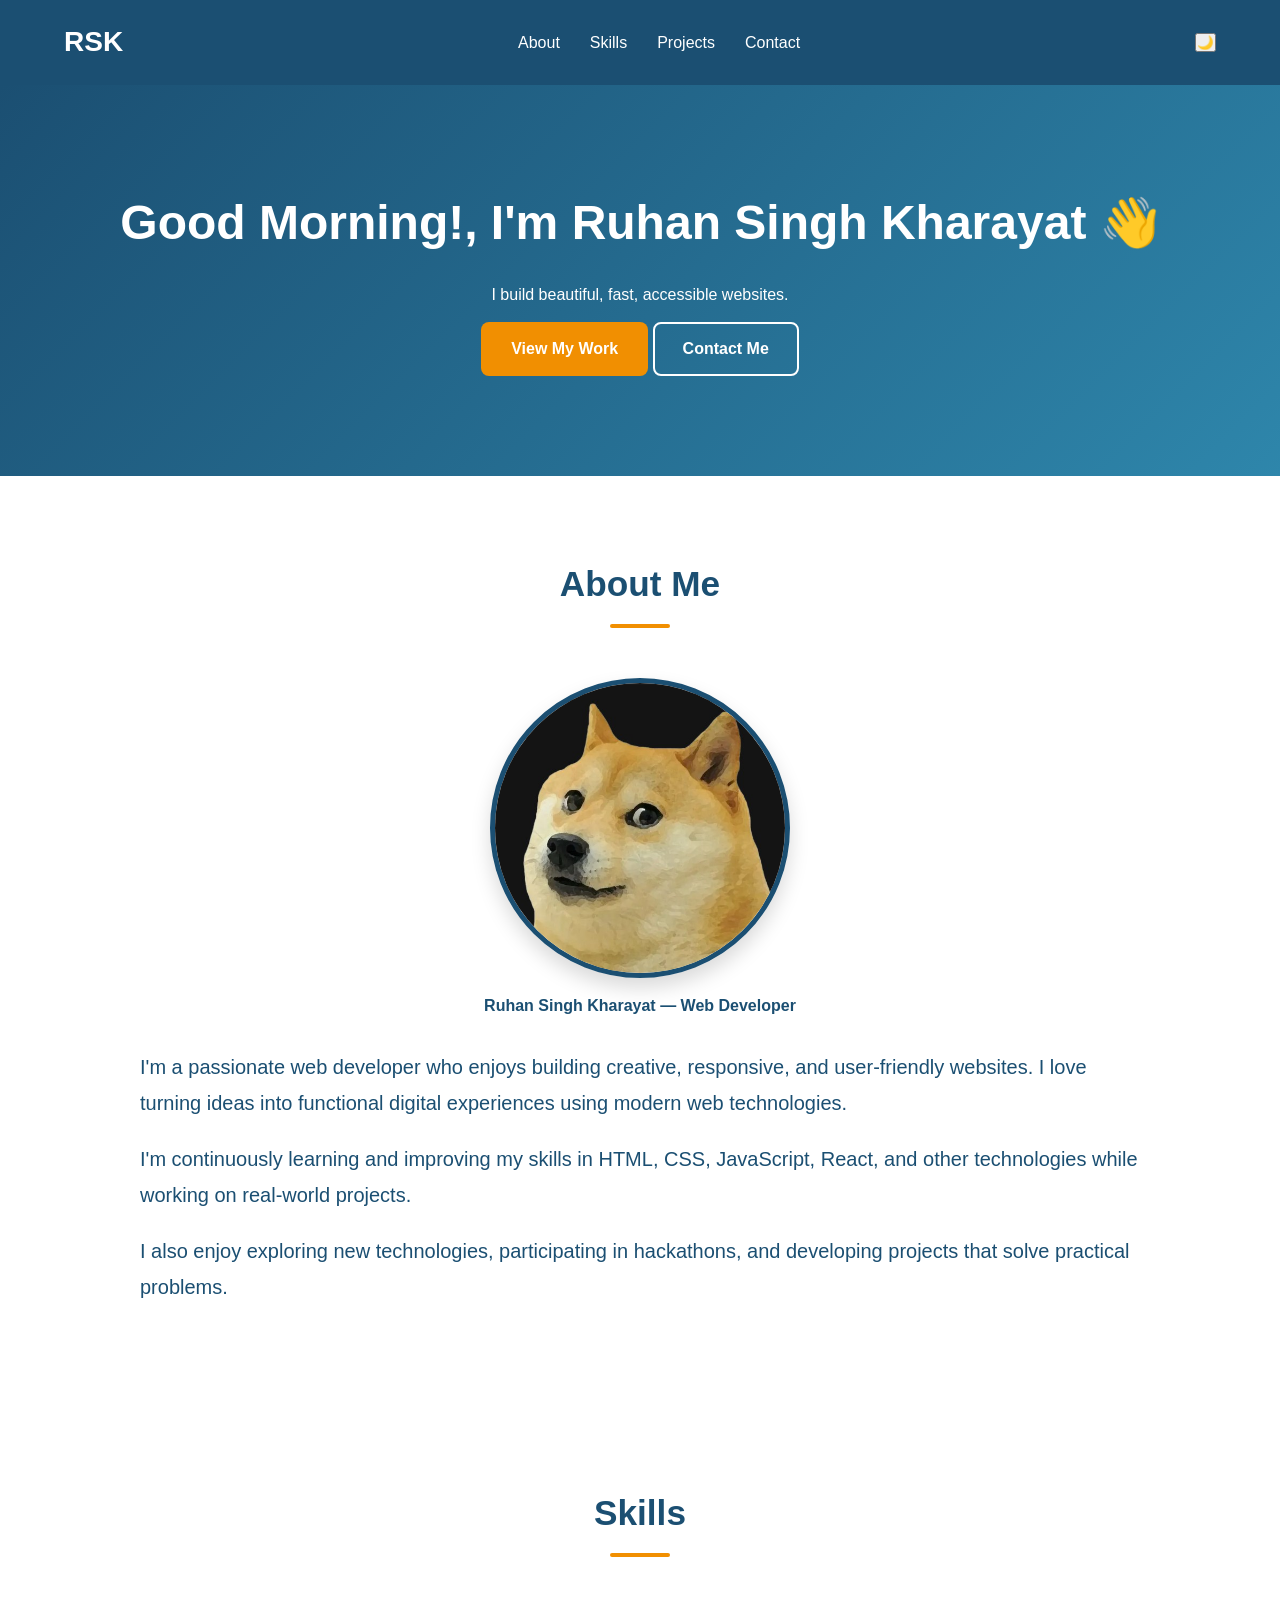
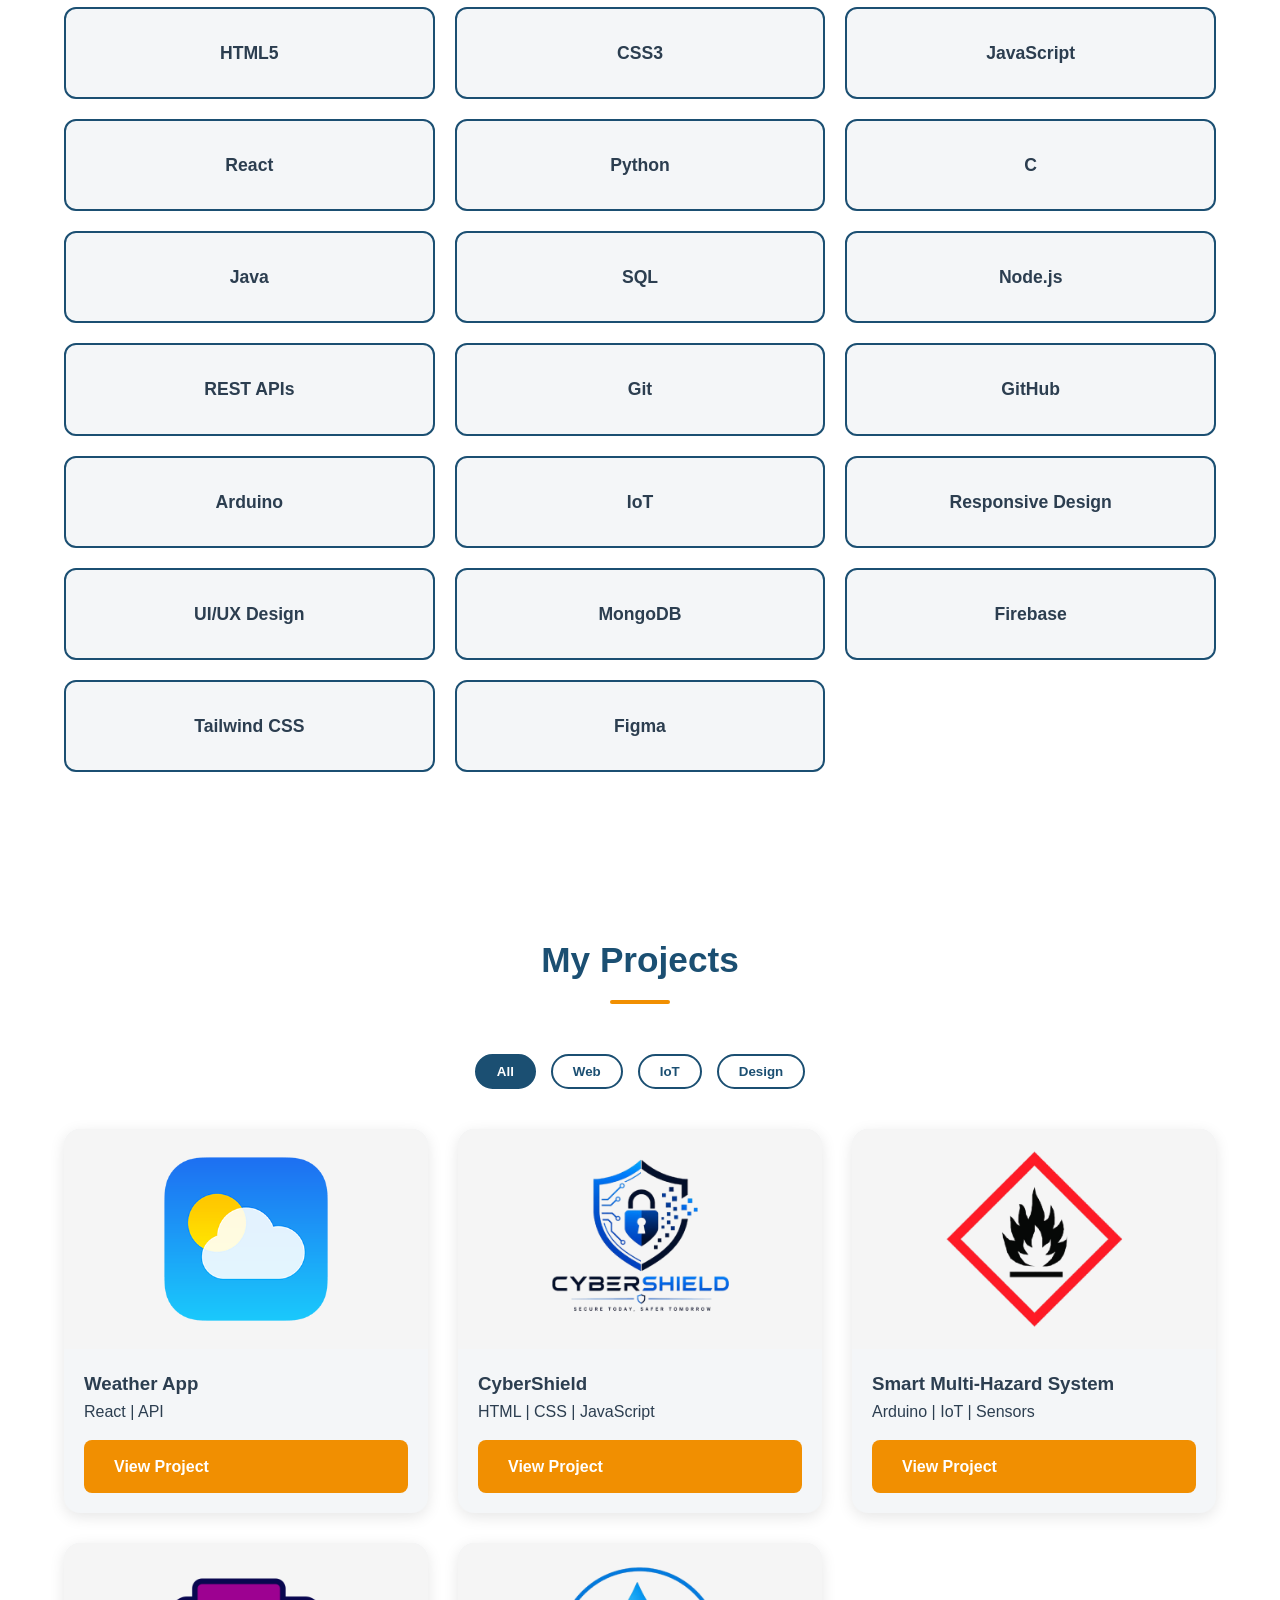
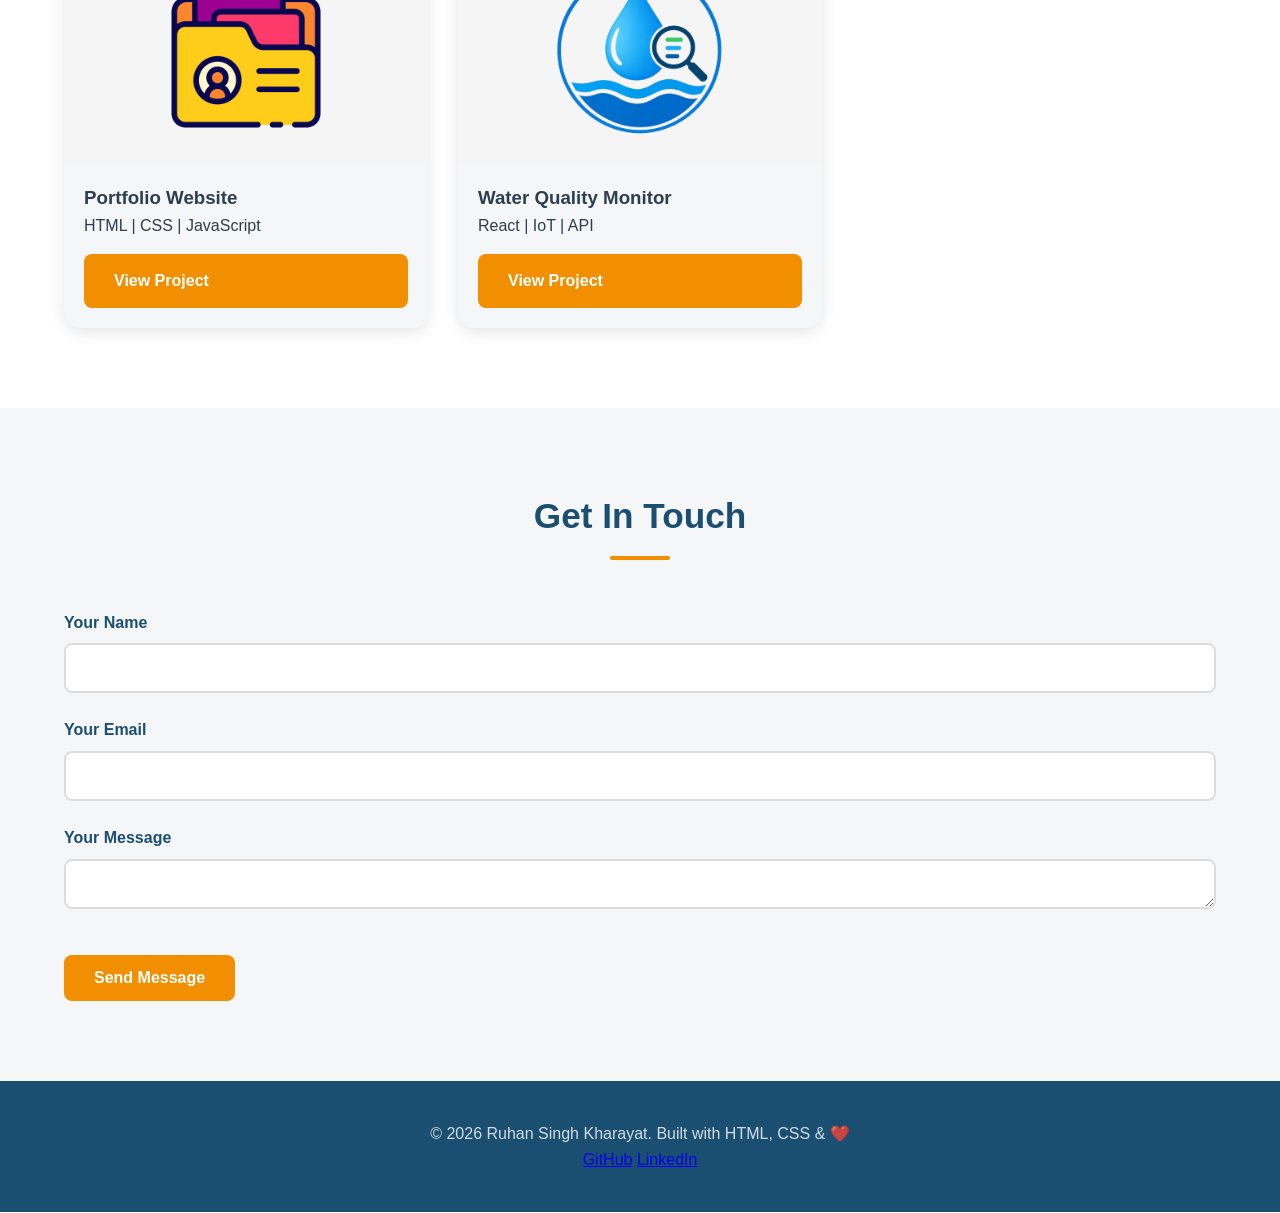
==== commit 6cbd269c: "Day10" ====
--- a/index1.html
+++ b/index1.html
@@ -155,19 +155,20 @@
 
                 <!-- PROJECT 2 -->
                 <article class="project-card" data-category="web">
-                    <img src="images/project2.png" alt="Water Quality Monitoring System">
-
-                    <div class="project-card-body">
-                        <h3>Water Quality Monitoring</h3>
-                        <p>Arduino-based system for real-time water quality monitoring.</p>
-
-                        <div class="project-tags">
-                            <span class="tag">Arduino |</span>
-                            <span class="tag">IoT</span>
-                        </div>
-
-                        <a href="https://www.youtube.com/watch?v=nT6Q5atNLJM" class="btn btn-primary">View Project</a>
-                        <a href="https://github.com/Ruhan1007/water_quality_monitoring_system" class="btn btn-primary">GitHub</a>
+                    <img src="images/project2.png" alt="CyberShield screenshot">
+
+                    <div class="project-card-body">
+                        <h3>CyberShield</h3>
+                        <p>An interactive cybersecurity platform featuring password analysis, threat detection, and security awareness tools.</p>
+
+                        <div class="project-tags">
+                            <span class="tag">HTML |</span>
+                            <span class="tag">CSS |</span>
+                            <span class="tag">JavaScript</span>
+                        </div>
+
+                        <a href="https://cybershield-kohl.vercel.app/" class="btn btn-primary" target="_blank"> Live Demo </a>
+                        <a href="https://github.com/Ruhan1007/cybershield" class="btn btn-primary" target="_blank"> GitHub </a>
                     </div>
                 </article>
 
@@ -186,8 +187,8 @@
                             <span class="tag">Sensors</span>
                         </div>
 
-                        <a href="https://www.youtube.com/watch?v=1lmWAwZ-yI8" class="btn btn-primary">View Project</a>
-                        <a href="https://github.com/Ruhan1007/smart_multi_hazard_detection_system" class="btn btn-primary">GitHub</a>
+                        <a href="https://smart-web-multi-hazard-system.vercel.app/" class="btn btn-primary">View Project</a>
+                        <a href="https://github.com/Ruhan1007/smart_web_multi_hazard_system" class="btn btn-primary">GitHub</a>
                     </div>
                 </article>
 
@@ -208,6 +209,25 @@
 
                         <a href="https://ruhan-portfolio-eta.vercel.app/" class="btn btn-primary">Live Demo</a>
                         <a href="https://github.com/Ruhan1007/personal_portfolio" class="btn btn-primary">GitHub</a>
+                    </div>
+                </article>
+
+                <!-- PROJECT 5-->
+
+                <article class="project-card" data-category="web">
+                    <img src="images/project5.png" alt="Water Quality Monitor screenshot">
+
+                    <div class="project-card-body">
+                        <h3>Water Quality Monitor</h3>
+                        <p>Real-time monitoring system for water quality parameters</p>
+
+                        <div class="project-tags">
+                            <span class="tag">React | IoT |</span>
+                            <span class="tag">API</span>
+                        </div>
+
+                        <a href="https://web-water-quality-monitor.vercel.app/" class="btn btn-primary" target="_blank"> Live Demo </a>
+                        <a href="https://github.com/Ruhan1007/web-water-quality-monitor" class="btn btn-primary" target="_blank"> GitHub </a>
                     </div>
                 </article>
 
